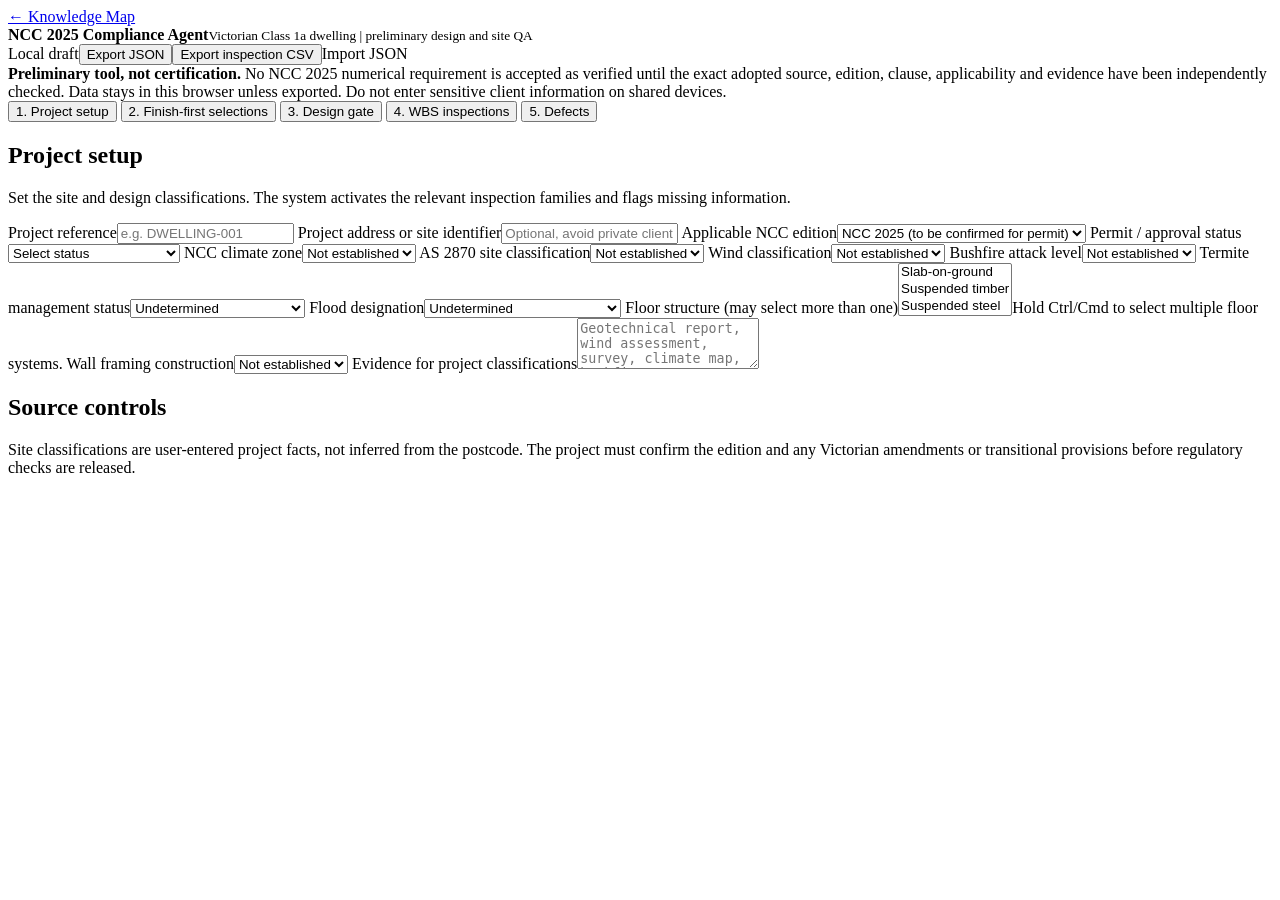
==== compliance.html @ 59c09a60 "Add compliance agent module shell and accessible workflow" ====
<!doctype html>
<html lang="en-AU">
<head>
<meta charset="utf-8"><meta name="viewport" content="width=device-width, initial-scale=1">
<title>NCC 2025 | Class 1a Compliance Agent</title>
<link rel="stylesheet" href="compliance.css">
</head>
<body>
<header class="topbar">
 <div class="brand"><a href="index.html" class="back">← Knowledge Map</a><div><strong>NCC 2025 Compliance Agent</strong><small>Victorian Class 1a dwelling | preliminary design and site QA</small></div></div>
 <div class="actions"><span id="saveState" class="muted">Local draft</span><button id="exportJson">Export JSON</button><button id="exportCsv">Export inspection CSV</button><label class="upload">Import JSON<input id="importJson" type="file" accept=".json,application/json" hidden></label></div>
</header>
<div class="banner" role="note"><strong>Preliminary tool, not certification.</strong> No NCC 2025 numerical requirement is accepted as verified until the exact adopted source, edition, clause, applicability and evidence have been independently checked. Data stays in this browser unless exported. Do not enter sensitive client information on shared devices.</div>
<nav class="tabs" aria-label="Compliance modules">
<button type="button" data-tab="setup" aria-current="page">1. Project setup</button>
<button type="button" data-tab="finishes">2. Finish-first selections</button>
<button type="button" data-tab="readiness">3. Design gate</button>
<button type="button" data-tab="inspection">4. WBS inspections</button>
<button type="button" data-tab="defects">5. Defects</button>
</nav>
<main class="wrap">
<section data-panel="setup">
<h1>Project setup</h1><p class="lead">Set the site and design classifications. The system activates the relevant inspection families and flags missing information.</p>
<div class="panel grid two">
<label>Project reference<input id="projectRef" placeholder="e.g. DWELLING-001" maxlength="80"></label>
<label>Project address or site identifier<input id="projectAddress" placeholder="Optional, avoid private client details" maxlength="160"></label>
<label>Applicable NCC edition<select id="nccEdition"><option value="NCC 2025">NCC 2025 (to be confirmed for permit)</option><option value="Review required">Edition requires review</option></select></label>
<label>Permit / approval status<select id="permitStatus"><option value="">Select status</option><option>Concept / no permit</option><option>Permit application</option><option>Permit issued</option><option>Existing approved project</option></select></label>
<label>NCC climate zone<select id="climate"><option value="">Not established</option></select></label>
<label>AS 2870 site classification<select id="soil"><option value="">Not established</option></select></label>
<label>Wind classification<select id="wind"><option value="">Not established</option></select></label>
<label>Bushfire attack level<select id="bal"><option value="">Not established</option></select></label>
<label>Termite management status<select id="termite"><option value="">Undetermined</option><option value="required">Required / nominated</option><option value="not-required">Not required (verify basis)</option></select></label>
<label>Flood designation<select id="flood"><option value="">Undetermined</option><option value="yes">Designated flood hazard area</option><option value="no">Not designated (verify basis)</option></select></label>
<label>Floor structure (may select more than one)<select id="floor" multiple size="3"><option value="slab">Slab-on-ground</option><option value="suspended-timber">Suspended timber</option><option value="suspended-steel">Suspended steel</option></select><span class="help">Hold Ctrl/Cmd to select multiple floor systems.</span></label>
<label>Wall framing construction<select id="wallFrame"><option value="">Not established</option><option value="timber">Timber frame</option><option value="steel">Steel frame</option><option value="masonry">Masonry wall</option><option value="mixed">Mixed systems</option></select></label>
<label class="wide">Evidence for project classifications<textarea id="siteEvidence" rows="3" placeholder="Geotechnical report, wind assessment, survey, climate map, bushfire assessment and document references"></textarea></label>
</div>
<div class="panel">
<h2>Source controls</h2>
<p>Site classifications are user-entered project facts, not inferred from the postcode. The project must confirm the edition and any Victorian amendments or transitional provisions before regulatory checks are released.</p>
</div>
</section>
<section data-panel="finishes" hidden>
<h1>Finish-first product selections</h1><p class="lead">Record selected systems before fixing supporting construction. Product dimensions shown in the catalogue are indicative options only and must be checked against the manufacturer's current technical data.</p>
<div id="finishCards" class="stack"></div>
<button type="button" id="addFinish" class="primary">+ Add product or building zone</button>
<div class="panel"><h2>Supporting construction must follow the finish</h2><p>For brick veneer, review cavity, footing support, frame location and weatherproofing. For bulk insulation, confirm installed thickness and whole-wall performance before determining stud depth. Other finishes trigger their own support, fixing and junction investigations.</p></div>
</section>
<section data-panel="readiness" hidden>
<h1>Backward design readiness</h1><p class="lead">Outstanding mandatory selections and source evidence prevent the design from being labelled ready for release.</p>
<div id="readinessSummary"></div><div id="readinessList" class="stack"></div>
</section>
<section data-panel="inspection" hidden>
<h1>Construction WBS and manual inspections</h1>
<p class="lead">Applicable is the first column. Required items are activated automatically, while conditional tasks depend on recorded site conditions and building systems. Expand a row to inspect and record defects.</p>
<div class="filterbar"><label>Construction stage<select id="stageFilter"><option value="">All stages</option></select></label><label>Search requirements<input id="searchWbs" placeholder="e.g. subfloor, wall, flashing"></label><label><input id="showInactive" type="checkbox"> Show excluded and unresolved</label></div>
<div class="scroll"><table class="register"><thead><tr><th>Applicable</th><th>WBS</th><th>Inspection requirement</th><th>Compliance / source status</th><th>Inspection outcome</th><th></th></tr></thead><tbody id="inspectionRows"></tbody></table></div>
<p class="help">Automatic applicability is not an indication of compliance. Pending source verification means no numeric result can be certified by the software.</p>
</section>
<section data-panel="defects" hidden>
<h1>Defects and rectification register</h1><p class="lead">Records retain the original finding, proposed corrective action, verification evidence and close-out history.</p>
<div id="defectList" class="stack"></div>
</section>
</main>
<template id="finishTemplate"><article class="panel finishCard">
<div class="between"><h2>Product selection</h2><button class="removeFinish danger" type="button">Remove</button></div>
<div class="grid two">
<label>Zone / location<input data-field="zone" placeholder="e.g. North elevation"></label>
<label>Product category<select data-field="category"></select></label>
<label>System / finish<select data-field="system"></select></label>
<label>Nominal dimension<select data-field="size"></select></label>
<label>Custom / confirmed dimension<input data-field="actualSize" placeholder="Actual product size and unit"></label>
<label>Manufacturer<input data-field="manufacturer" placeholder="Manufacturer name"></label>
<label>Product / model<input data-field="model" placeholder="Product identifier"></label>
<label>Installation manual / datasheet URL<input data-field="manualUrl" type="url" placeholder="https://manufacturer..."></label>
<label class="wide">Installation specification / design notes<textarea data-field="notes" rows="2" placeholder="Fixings, cavity, rebates, framing, membranes, junctions, design dependencies"></textarea></label>
</div>
<div class="dependency"></div>
</article></template>
<div id="notice" role="status" aria-live="polite"></div>
<script src="compliance.js"></script>
</body></html>
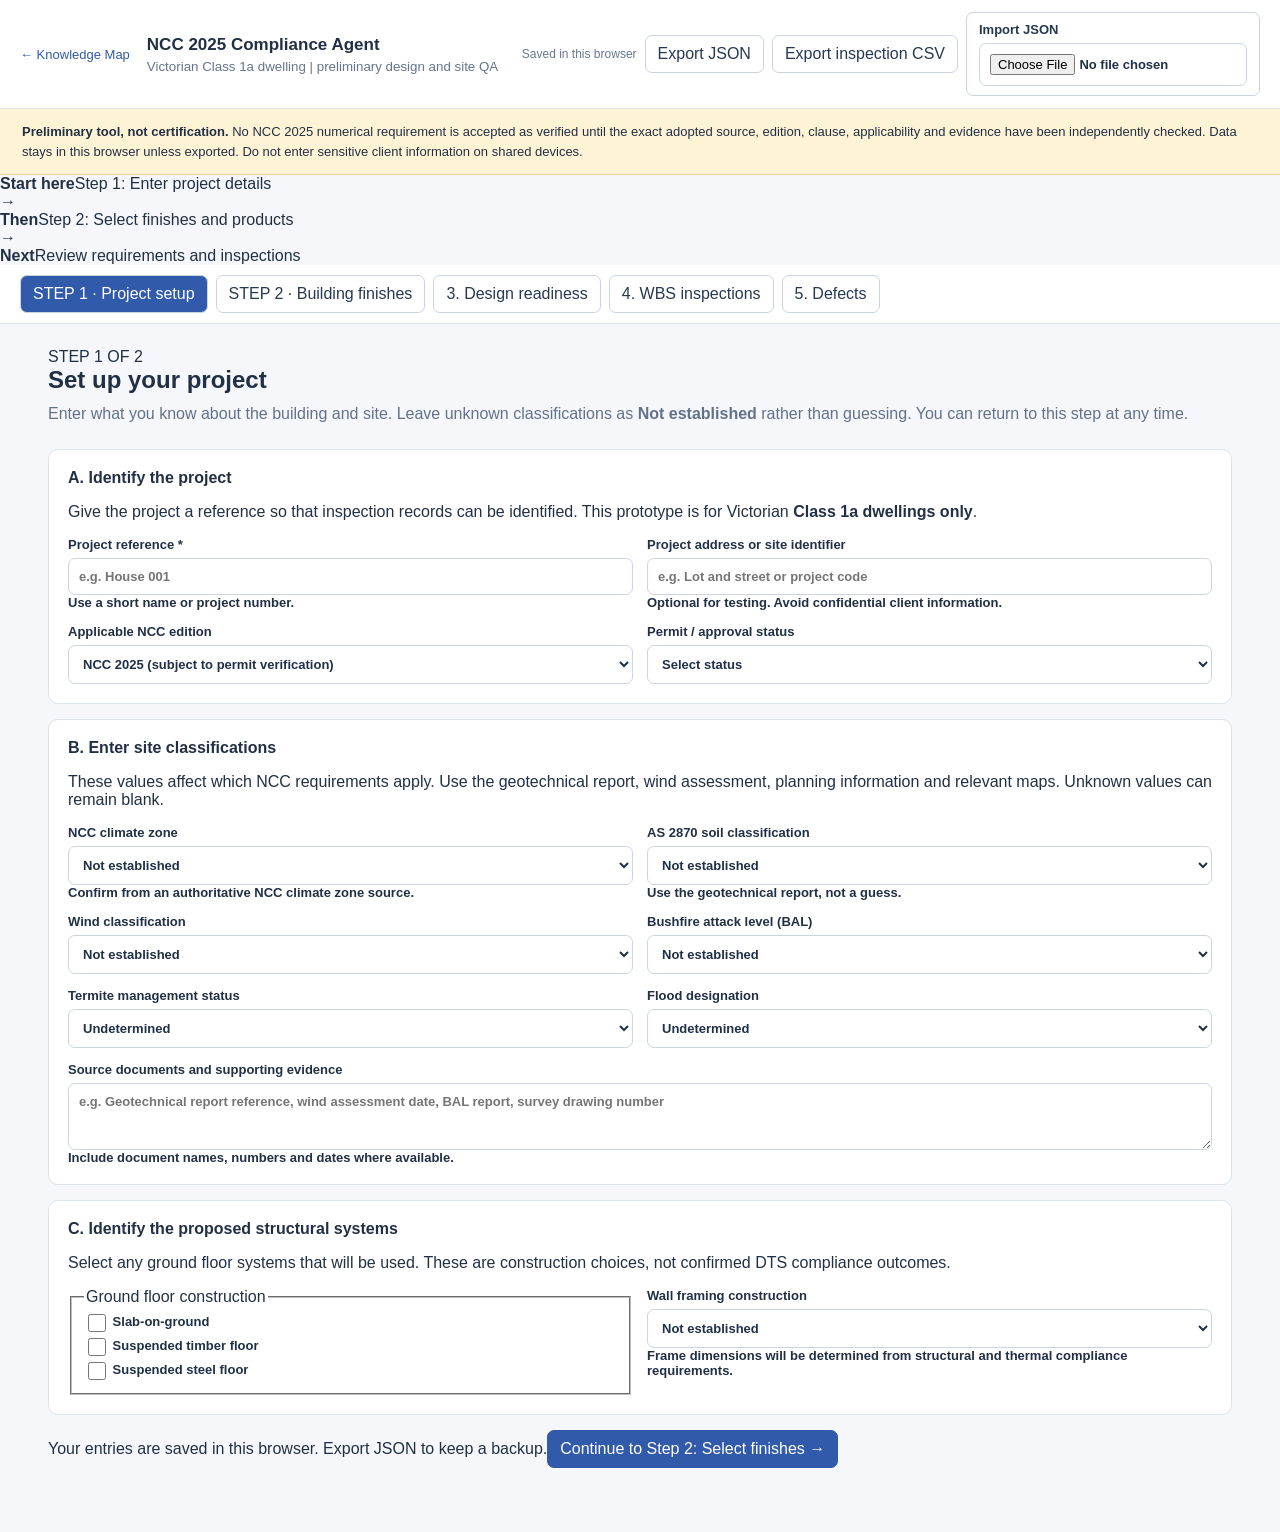
==== commit be7a9eac: "Replace dense setup form with clear guided Step 1 and Step 2 workflow" ====
--- a/compliance.html
+++ b/compliance.html
@@ -11,41 +11,59 @@
  <div class="actions"><span id="saveState" class="muted">Local draft</span><button id="exportJson">Export JSON</button><button id="exportCsv">Export inspection CSV</button><label class="upload">Import JSON<input id="importJson" type="file" accept=".json,application/json" hidden></label></div>
 </header>
 <div class="banner" role="note"><strong>Preliminary tool, not certification.</strong> No NCC 2025 numerical requirement is accepted as verified until the exact adopted source, edition, clause, applicability and evidence have been independently checked. Data stays in this browser unless exported. Do not enter sensitive client information on shared devices.</div>
+<div class="start-guide"><div><strong>Start here</strong><span>Step 1: Enter project details</span></div><span class="guide-arrow">→</span><div><strong>Then</strong><span>Step 2: Select finishes and products</span></div><span class="guide-arrow">→</span><div><strong>Next</strong><span>Review requirements and inspections</span></div></div>
 <nav class="tabs" aria-label="Compliance modules">
-<button type="button" data-tab="setup" aria-current="page">1. Project setup</button>
-<button type="button" data-tab="finishes">2. Finish-first selections</button>
-<button type="button" data-tab="readiness">3. Design gate</button>
+<button type="button" data-tab="setup" aria-current="page">STEP 1 · Project setup</button>
+<button type="button" data-tab="finishes">STEP 2 · Building finishes</button>
+<button type="button" data-tab="readiness">3. Design readiness</button>
 <button type="button" data-tab="inspection">4. WBS inspections</button>
 <button type="button" data-tab="defects">5. Defects</button>
 </nav>
 <main class="wrap">
 <section data-panel="setup">
-<h1>Project setup</h1><p class="lead">Set the site and design classifications. The system activates the relevant inspection families and flags missing information.</p>
-<div class="panel grid two">
-<label>Project reference<input id="projectRef" placeholder="e.g. DWELLING-001" maxlength="80"></label>
-<label>Project address or site identifier<input id="projectAddress" placeholder="Optional, avoid private client details" maxlength="160"></label>
-<label>Applicable NCC edition<select id="nccEdition"><option value="NCC 2025">NCC 2025 (to be confirmed for permit)</option><option value="Review required">Edition requires review</option></select></label>
+<div class="step-heading"><span class="step-label">STEP 1 OF 2</span><h1>Set up your project</h1><p class="lead">Enter what you know about the building and site. Leave unknown classifications as <strong>Not established</strong> rather than guessing. You can return to this step at any time.</p></div>
+<div class="panel">
+<h2>A. Identify the project</h2>
+<p class="section-hint">Give the project a reference so that inspection records can be identified. This prototype is for Victorian <strong>Class 1a dwellings only</strong>.</p>
+<div class="grid two">
+<label>Project reference <span class="required">*</span><input id="projectRef" placeholder="e.g. House 001" maxlength="80"><span class="field-help">Use a short name or project number.</span></label>
+<label>Project address or site identifier<input id="projectAddress" placeholder="e.g. Lot and street or project code" maxlength="160"><span class="field-help">Optional for testing. Avoid confidential client information.</span></label>
+<label>Applicable NCC edition<select id="nccEdition"><option value="NCC 2025">NCC 2025 (subject to permit verification)</option><option value="Review required">Edition requires review</option></select></label>
 <label>Permit / approval status<select id="permitStatus"><option value="">Select status</option><option>Concept / no permit</option><option>Permit application</option><option>Permit issued</option><option>Existing approved project</option></select></label>
-<label>NCC climate zone<select id="climate"><option value="">Not established</option></select></label>
-<label>AS 2870 site classification<select id="soil"><option value="">Not established</option></select></label>
+</div></div>
+<div class="panel">
+<h2>B. Enter site classifications</h2>
+<p class="section-hint">These values affect which NCC requirements apply. Use the geotechnical report, wind assessment, planning information and relevant maps. Unknown values can remain blank.</p>
+<div class="grid two">
+<label>NCC climate zone<select id="climate"><option value="">Not established</option></select><span class="field-help">Confirm from an authoritative NCC climate zone source.</span></label>
+<label>AS 2870 soil classification<select id="soil"><option value="">Not established</option></select><span class="field-help">Use the geotechnical report, not a guess.</span></label>
 <label>Wind classification<select id="wind"><option value="">Not established</option></select></label>
-<label>Bushfire attack level<select id="bal"><option value="">Not established</option></select></label>
+<label>Bushfire attack level (BAL)<select id="bal"><option value="">Not established</option></select></label>
 <label>Termite management status<select id="termite"><option value="">Undetermined</option><option value="required">Required / nominated</option><option value="not-required">Not required (verify basis)</option></select></label>
 <label>Flood designation<select id="flood"><option value="">Undetermined</option><option value="yes">Designated flood hazard area</option><option value="no">Not designated (verify basis)</option></select></label>
-<label>Floor structure (may select more than one)<select id="floor" multiple size="3"><option value="slab">Slab-on-ground</option><option value="suspended-timber">Suspended timber</option><option value="suspended-steel">Suspended steel</option></select><span class="help">Hold Ctrl/Cmd to select multiple floor systems.</span></label>
-<label>Wall framing construction<select id="wallFrame"><option value="">Not established</option><option value="timber">Timber frame</option><option value="steel">Steel frame</option><option value="masonry">Masonry wall</option><option value="mixed">Mixed systems</option></select></label>
-<label class="wide">Evidence for project classifications<textarea id="siteEvidence" rows="3" placeholder="Geotechnical report, wind assessment, survey, climate map, bushfire assessment and document references"></textarea></label>
-</div>
+<label class="wide">Source documents and supporting evidence<textarea id="siteEvidence" rows="3" placeholder="e.g. Geotechnical report reference, wind assessment date, BAL report, survey drawing number"></textarea><span class="field-help">Include document names, numbers and dates where available.</span></label>
+</div></div>
 <div class="panel">
-<h2>Source controls</h2>
-<p>Site classifications are user-entered project facts, not inferred from the postcode. The project must confirm the edition and any Victorian amendments or transitional provisions before regulatory checks are released.</p>
-</div>
+<h2>C. Identify the proposed structural systems</h2>
+<p class="section-hint">Select any ground floor systems that will be used. These are construction choices, not confirmed DTS compliance outcomes.</p>
+<div class="grid two">
+<fieldset id="floor" class="choice-set"><legend>Ground floor construction</legend>
+<label><input type="checkbox" value="slab"> Slab-on-ground</label>
+<label><input type="checkbox" value="suspended-timber"> Suspended timber floor</label>
+<label><input type="checkbox" value="suspended-steel"> Suspended steel floor</label>
+</fieldset>
+<label>Wall framing construction<select id="wallFrame"><option value="">Not established</option><option value="timber">Timber frame</option><option value="steel">Steel frame</option><option value="masonry">Masonry wall</option><option value="mixed">Mixed systems</option></select><span class="field-help">Frame dimensions will be determined from structural and thermal compliance requirements.</span></label>
+</div></div>
+<div class="step-actions"><span class="field-help">Your entries are saved in this browser. Export JSON to keep a backup.</span><button id="goFinishes" type="button" class="primary large">Continue to Step 2: Select finishes →</button></div>
 </section>
 <section data-panel="finishes" hidden>
-<h1>Finish-first product selections</h1><p class="lead">Record selected systems before fixing supporting construction. Product dimensions shown in the catalogue are indicative options only and must be checked against the manufacturer's current technical data.</p>
+<div class="step-heading"><span class="step-label">STEP 2 OF 2</span><h1>Select building finishes and products</h1><p class="lead">Choose the finished materials first. The agent identifies the structural, insulation, support, fixing and weatherproofing details that must be resolved before design release.</p></div>
+<div class="panel instructions"><h2>How to complete this step</h2>
+<ol><li>Select the <strong>product category</strong> and <strong>system</strong>, such as brick masonry and brick veneer.</li><li>Choose a proposed <strong>size or thickness</strong>. Confirm the exact manufacturer dimensions before approval.</li><li>Enter the <strong>manufacturer, product name and installation manual link</strong>, if available.</li><li>Use <strong>Add another product</strong> for roofing, windows, flooring, waterproofing or another wall elevation.</li></ol>
+<p class="field-help">You do not need to know all products now. Missing selections will appear in Step 3, Design Readiness, and prevent design release.</p></div>
 <div id="finishCards" class="stack"></div>
-<button type="button" id="addFinish" class="primary">+ Add product or building zone</button>
-<div class="panel"><h2>Supporting construction must follow the finish</h2><p>For brick veneer, review cavity, footing support, frame location and weatherproofing. For bulk insulation, confirm installed thickness and whole-wall performance before determining stud depth. Other finishes trigger their own support, fixing and junction investigations.</p></div>
+<div class="step-actions"><button type="button" id="backSetup">← Back to Step 1</button><button type="button" id="addFinish" class="secondary">+ Add another product or zone</button><button type="button" id="goReadiness" class="primary large">Review design readiness →</button></div>
+<div class="panel"><h2>How selections affect design</h2><p>A brick veneer selection triggers checks on cavity, wall ties, footing support and the wall envelope. Bulk insulation requires verification of installed thickness and whole-wall thermal performance before the stud width can be finalised. Manufacturer details and NCC provisions still need source verification.</p></div>
 </section>
 <section data-panel="readiness" hidden>
 <h1>Backward design readiness</h1><p class="lead">Outstanding mandatory selections and source evidence prevent the design from being labelled ready for release.</p>
--- a/compliance.css
+++ b/compliance.css
@@ -0,0 +1 @@
+:root{font-family:Arial,Helvetica,sans-serif;color:#213044;background:#f5f7fa}*{box-sizing:border-box}body{margin:0}button,input,select,textarea{font:inherit}button,.upload{cursor:pointer;background:#fff;border:1px solid #cad3e0;border-radius:7px;padding:9px 12px;color:#263952}button:hover,.upload:hover{background:#eaf0f7}button.primary{background:#315aaa;color:white;border-color:#315aaa}.topbar{background:#fff;border-bottom:1px solid #dce3eb;padding:12px 20px;display:flex;justify-content:space-between;align-items:center;gap:16px;flex-wrap:wrap}.brand{display:flex;align-items:center;gap:17px}.brand strong{display:block;font-size:17px}.brand small{display:block;margin-top:4px;color:#66758b}.back{color:#315aaa;text-decoration:none;font-size:13px}.actions{display:flex;gap:8px;align-items:center;flex-wrap:wrap}.muted,.help{color:#68778d;font-size:12px}.banner{padding:13px 22px;background:#fff3d6;border-bottom:1px solid #edd59c;font-size:13px;line-height:1.5}.tabs{display:flex;gap:8px;padding:10px 20px;background:#fff;border-bottom:1px solid #dce3eb;overflow:auto}.tabs button{white-space:nowrap}.tabs button[aria-current="page"]{background:#315aaa;color:#fff}.wrap{max-width:1220px;margin:24px auto;padding:0 18px 40px}h1{font-size:24px;margin:0 0 8px}h2{font-size:16px;margin:0 0 15px}.lead{color:#63718a;margin:0 0 22px;line-height:1.55}.panel{background:#fff;border:1px solid #dce3eb;border-radius:10px;padding:19px;margin-bottom:15px}.grid{display:grid;gap:14px}.two{grid-template-columns:repeat(2,minmax(0,1fr))}.wide{grid-column:1/-1}label{display:block;font-size:13px;font-weight:600}input:not([type=checkbox]),textarea,select{display:block;width:100%;background:white;border:1px solid #cbd5e1;border-radius:7px;padding:10px;margin-top:6px;color:#203047}textarea{resize:vertical}input[type=checkbox]{accent-color:#315aaa;width:18px;height:18px;vertical-align:middle}.stack{display:grid;gap:12px}.between{display:flex;justify-content:space-between;align-items:center;gap:10px}.danger{color:#9e2525}.dependency{background:#f1f5fa;border-radius:8px;padding:12px;margin-top:15px;font-size:13px;line-height:1.5}.dependency ul{margin:8px 0 0}.filterbar{display:flex;align-items:center;gap:12px;flex-wrap:wrap;margin-bottom:14px}.filterbar label{min-width:200px}.filterbar label:has(input[type=checkbox]){min-width:unset}.scroll{overflow-x:auto;background:#fff;border:1px solid #dce3eb;border-radius:9px}.register{width:100%;border-collapse:collapse;min-width:770px;font-size:13px}.register th{background:#eff3f8;text-align:left;padding:12px}.register td{padding:11px 12px;border-top:1px solid #e5eaf1;vertical-align:top}.register button{padding:6px 10px}.inspectionDetail{background:#f8fafd}.inspectionDetail .grid{padding:8px 0}.status{display:inline-block;padding:4px 7px;background:#e9edf3;border-radius:5px;font-size:12px}.status.warn{background:#fff0c5}.status.fail{background:#fbe0de}.status.pass{background:#d8f2e2}.check{display:flex;align-items:center;gap:5px;white-space:nowrap}.readinessItem{display:flex;align-items:start;gap:10px}.readinessItem .status{flex-shrink:0}.defect{border-left:4px solid #d19822}.audit{font-size:12px;color:#65748a}.btnrow{display:flex;gap:10px;flex-wrap:wrap}#notice{position:fixed;right:16px;bottom:16px;background:#243953;color:#fff;padding:11px 15px;border-radius:8px;display:none}#notice.show{display:block}@media(max-width:640px){.two{grid-template-columns:1fr}.topbar{align-items:stretch}.wrap{margin:14px auto}h1{font-size:20px}.tabs{padding:8px}.banner{padding:12px}}
